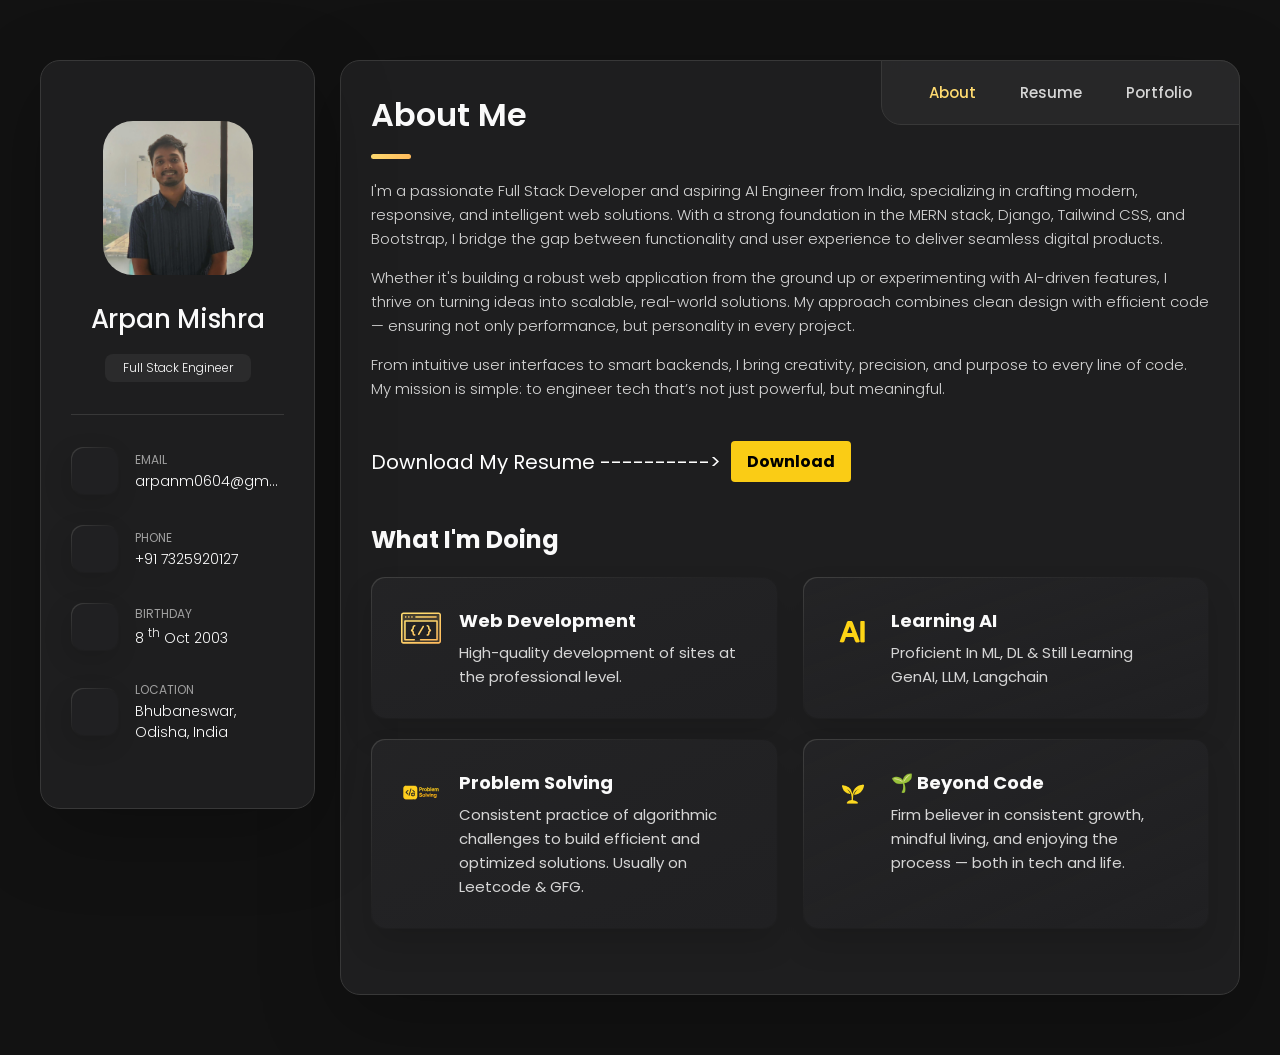
==== index.html @ 4ba56912 "Add files via upload" ====
<!DOCTYPE html>
<html lang="en">
  <head>
    <meta charset="UTF-8" />
    <meta http-equiv="X-UA-Compatible" content="IE=edge" />
    <meta name="viewport" content="width=device-width, initial-scale=1.0" />
    <title>Arpan Mishra - Personal Portfolio</title>

    <!--
    - favicon
  -->
    <link
      rel="shortcut icon"
      href="./assets/images/logo1.png"
      type="image/x-icon"
    />

    <!--
    - custom css link
  -->
    <link rel="stylesheet" href="./assets/css/style.css" />

    <!--
    - google font link
  -->
    <link rel="preconnect" href="https://fonts.googleapis.com" />
    <link rel="preconnect" href="https://fonts.gstatic.com" crossorigin />
    <link
      href="https://fonts.googleapis.com/css2?family=Poppins:wght@300;400;500;600&display=swap"
      rel="stylesheet"
    />
  </head>

  <body>
    <!--
    - #MAIN
  -->

    <main>
      <!--
      - #SIDEBAR
    -->

      <aside class="sidebar" data-sidebar>
        <div class="sidebar-info">
          <figure class="avatar-box">
            <img
              src="./assets/images/profile_pic.jpg"
              alt="Arpan Mishra"
              width="80"
            />
          </figure>

          <div class="info-content">
            <h1 class="name" title="Arpan Mishra">Arpan Mishra</h1>

            <p class="title">Full Stack Engineer</p>
          </div>

          <button class="info_more-btn" data-sidebar-btn>
            <span>Show Contacts</span>

            <ion-icon name="chevron-down"></ion-icon>
          </button>
        </div>

        <div class="sidebar-info_more">
          <div class="separator"></div>

          <ul class="contacts-list">
            <li class="contact-item">
              <div class="icon-box">
                <ion-icon name="mail-outline"></ion-icon>
              </div>

              <div class="contact-info">
                <p class="contact-title">Email</p>

                <a href="mailto:arpanm0604@gmail.com" class="contact-link"
                  >arpanm0604@gmail.com</a
                >
              </div>
            </li>

            <li class="contact-item">
              <div class="icon-box">
                <ion-icon name="phone-portrait-outline"></ion-icon>
              </div>

              <div class="contact-info">
                <p class="contact-title">Phone</p>

                <a href="tel:+917325920127" class="contact-link"
                  >+91 7325920127</a
                >
              </div>
            </li>

            <li class="contact-item">
              <div class="icon-box">
                <ion-icon name="calendar-outline"></ion-icon>
              </div>

              <div class="contact-info">
                <p class="contact-title">Birthday</p>

                <time datetime="1982-06-23">8 <sup>th</sup> Oct 2003</time>
              </div>
            </li>

            <li class="contact-item">
              <div class="icon-box">
                <ion-icon name="location-outline"></ion-icon>
              </div>

              <div class="contact-info">
                <p class="contact-title">Location</p>

                <address>Bhubaneswar, Odisha, India</address>
              </div>
            </li>
          </ul>

          <div class="separator"></div>

          <ul class="social-list">
            <li class="social-item">
              <a
                href="https://www.linkedin.com/in/arpan-mishra-169761260?utm_source=share&utm_campaign=share_via&utm_content=profile&utm_medium=android_app"
                class="social-link"
              >
                <ion-icon name="logo-linkedin"></ion-icon>
              </a>
            </li>

            <li class="social-item">
              <a href="https://github.com/arpan-mishraaa" class="social-link">
                <ion-icon name="logo-github"></ion-icon>
              </a>
            </li>

            <li class="social-item">
              <a
                href="https://leetcode.com/u/arpan_mishraa/"
                class="social-link"
              >
                <ion-icon name="laptop"></ion-icon>
              </a>
            </li>
          </ul>
        </div>
      </aside>

      <!--
      - #main-content
    -->

      <div class="main-content">
        <!--
        - #NAVBAR
      -->

        <nav class="navbar">
          <ul class="navbar-list">
            <li class="navbar-item">
              <button class="navbar-link active" data-nav-link>About</button>
            </li>

            <li class="navbar-item">
              <button class="navbar-link" data-nav-link>Resume</button>
            </li>

            <li class="navbar-item">
              <button class="navbar-link" data-nav-link>Portfolio</button>
            </li>
          </ul>
        </nav>

        <!--
        - #ABOUT
      -->

        <article class="about active" data-page="about">
          <header>
            <h2 class="h2 article-title">About me</h2>
          </header>

          <section class="about-text">
            <p>
              I'm a passionate Full Stack Developer and aspiring AI Engineer
              from India, specializing in crafting modern, responsive, and
              intelligent web solutions. With a strong foundation in the MERN
              stack, Django, Tailwind CSS, and Bootstrap, I bridge the gap
              between functionality and user experience to deliver seamless
              digital products.
            </p>

            <p>
              Whether it's building a robust web application from the ground up
              or experimenting with AI-driven features, I thrive on turning
              ideas into scalable, real-world solutions. My approach combines
              clean design with efficient code — ensuring not only performance,
              but personality in every project.
            </p>
            <p>
              From intuitive user interfaces to smart backends, I bring
              creativity, precision, and purpose to every line of code. My
              mission is simple: to engineer tech that’s not just powerful, but
              meaningful.
            </p>

          <!-- download section -->
          </section>
          <section style="margin-bottom: 40px;">
            <span style="display: flex; align-items: center; gap: 10px;">
              <p style="color: white; font-size: 20px; margin: 0;">
                Download My Resume ---------->
              </p>
              <a 
                href="./assets/pdfssss/arpan_mishraa.pdf" 
                download 
                style="background-color: #FACC15; color: black; padding: 8px 16px; text-decoration: none; border: none; border-radius: 4px; font-weight: bold;"
              >
                Download
              </a>
            </span>
          </section>          

          <!--
          - service
        -->

          <section class="service">
            <h3 class="h3 service-title">What i'm doing</h3>

            <ul class="service-list">
              <li class="service-item">
                <div class="service-icon-box">
                  <img
                  src="./assets/images/icon-dev.svg"
                  alt="Web Development Icon"
                    width="40"
                  />
                </div>

                <div class="service-content-box">
                  <h4 class="h4 service-item-title">Web Development</h4>

                  <p class="service-item-text">
                    High-quality development of sites at the professional level.
                  </p>
                </div>
              </li>

              <li class="service-item">
                <div class="service-icon-box">
                  <img
                    src="./assets/images/ai-icon.svg"
                    alt="AI icon"
                    width="40"
                  />
                </div>

                <div class="service-content-box">
                  <h4 class="h4 service-item-title">Learning AI</h4>

                  <p class="service-item-text">
                    Proficient In ML, DL & Still Learning GenAI, LLM, Langchain
                  </p>
                </div>
              </li>

              <li class="service-item">
                <div class="service-icon-box">
                  <img
                    src="./assets/images/ps-icon.svg"
                    alt="problem solving icon"
                    width="40"
                  />
                </div>

                <div class="service-content-box">
                  <h4 class="h4 service-item-title">Problem Solving</h4>

                  <p class="service-item-text">
                    Consistent practice of algorithmic challenges to build efficient and optimized solutions. Usually on Leetcode & GFG.
                  </p>
                </div>
              </li>

              <li class="service-item">
                <div class="service-icon-box">
                  <img
                    src="./assets/images/code-icon.svg"
                    alt="code icon"
                    width="40"
                  />
                </div>

                <div class="service-content-box">
                  <h4 class="h4 service-item-title">🌱 Beyond Code</h4>

                  <p class="service-item-text">
                    Firm believer in consistent growth, mindful living, and enjoying the process — both in tech and life.
                  </p>
                </div>
              </li>
            </ul>
          </section>

          <div class="modal-container" data-modal-container>
            <div class="overlay" data-overlay></div>

            <section class="testimonials-modal">
              <button class="modal-close-btn" data-modal-close-btn>
                <ion-icon name="close-outline"></ion-icon>
              </button>

              <div class="modal-img-wrapper">
                <figure class="modal-avatar-box">
                  <img
                    src="./assets/images/avatar-1.png"
                    alt="Daniel lewis"
                    width="80"
                    data-modal-img
                  />
                </figure>

                <img src="./assets/images/icon-quote.svg" alt="quote icon" />
              </div>

              <div class="modal-content">
                <h4 class="h3 modal-title" data-modal-title>Daniel lewis</h4>

                <time datetime="2021-06-14">14 June, 2021</time>

                <div data-modal-text>
                  <p>
                    Richard was hired to create a corporate identity. We were
                    very pleased with the work done. She has a lot of experience
                    and is very concerned about the needs of client. Lorem ipsum
                    dolor sit amet, ullamcous cididt consectetur adipiscing
                    elit, seds do et eiusmod tempor incididunt ut laborels
                    dolore magnarels alia.
                  </p>
                </div>
              </div>
            </section>
          </div>
        </article>

        <!--
        - #RESUME
      -->

      <article class="resume" data-page="resume">
        <header>
          <h2 class="h2 article-title">Resume</h2>
        </header>
      
        <section class="timeline">
          <div class="title-wrapper">
            <div class="icon-box">
              <ion-icon name="book-outline"></ion-icon>
            </div>
            <h3 class="h3">Education</h3>
          </div>
      
          <ol class="timeline-list">
            <li class="timeline-item">
              <h4 class="h4 timeline-item-title">Silicon University, Bhubaneswar</h4>
              <span>2022 — Present</span>
              <p class="timeline-text">
                B.Tech in Electronics and Communication Engineering, CGPA: 7.97
              </p>
            </li>
      
            <li class="timeline-item">
              <h4 class="h4 timeline-item-title">Adyant HSS, Bhubaneswar</h4>
              <span>2020 — 2022</span>
              <p class="timeline-text">
                Higher Secondary Education (12th Grade), Percentage: 83.5%
              </p>
            </li>
      
            <li class="timeline-item">
              <h4 class="h4 timeline-item-title">SSVM, Choudwar</h4>
              <span>2019 — 2020</span>
              <p class="timeline-text">
                Secondary Education (10th Grade), Percentage: 87.33%
              </p>
            </li>
          </ol>
        </section>
      
        <section class="timeline">
          <div class="title-wrapper">
            <div class="icon-box">
              <ion-icon name="briefcase-outline"></ion-icon>
            </div>
            <h3 class="h3">Experience</h3>
          </div>
      
          <ol class="timeline-list">
            <li class="timeline-item">
              <h4 class="h4 timeline-item-title">Java Developer Intern - Silan Softwares</h4>
              <span>August – October 2023</span>
              <p class="timeline-text">
                Worked on internal projects involving data handling and backend logic.  
                Gained hands-on experience working 6–7 hours daily in a collaborative office environment.
              </p>
            </li>
            
            
            <li class="timeline-item">
              <h4 class="h4 timeline-item-title">ML & DL Intern - Syllogistek Systems Pvt. Ltd.</h4>
              <span>June — August 2024</span>
              <p class="timeline-text">
                Worked on real-world data analysis projects involving machine learning and deep learning.
                Hands-on experience in data preprocessing and model evaluation.
              </p>
            </li>
          </ol>
        </section>
      
        <section class="skill">
          <h3 class="h3 skills-title">My skills</h3>
      
          <ul class="skills-list content-card">
            <li class="skills-item">
              <div class="title-wrapper">
                <h5 class="h5">Full Stack Development(MERN)</h5>
                <data value="85">85%</data>
              </div>
              <div class="skill-progress-bg">
                <div class="skill-progress-fill" style="width: 85%"></div>
              </div>
            </li>
      
            <li class="skills-item">
              <div class="title-wrapper">
                <h5 class="h5">Problem Solving (DSA)</h5>
                <data value="80">80%</data>
              </div>
              <div class="skill-progress-bg">
                <div class="skill-progress-fill" style="width: 80%"></div>
              </div>
            </li>
      
            <li class="skills-item">
              <div class="title-wrapper">
                <h5 class="h5">Django & REST API</h5>
                <data value="75">75%</data>
              </div>
              <div class="skill-progress-bg">
                <div class="skill-progress-fill" style="width: 75%"></div>
              </div>
            </li>
      
            <li class="skills-item">
              <div class="title-wrapper">
                <h5 class="h5">Frontend (HTML, CSS, Bootstrap)</h5>
                <data value="80">80%</data>
              </div>
              <div class="skill-progress-bg">
                <div class="skill-progress-fill" style="width: 80%"></div>
              </div>
            </li>
            <li class="skills-item">
              <div class="title-wrapper">
                <h5 class="h5">SQL</h5>
                <data value="80">80%</data>
              </div>
              <div class="skill-progress-bg">
                <div class="skill-progress-fill" style="width: 80%"></div>
              </div>
            </li>
          </ul>
        </section>
      </article>
      
        <!--
        - #PORTFOLIO
      -->

        <article class="portfolio" data-page="portfolio">
          <header>
            <h2 class="h2 article-title">Portfolio</h2>
          </header>

          <section class="projects">
            <ul class="filter-list">
              <li class="filter-item">
                <button class="active" data-filter-btn>All</button>
              </li>

              <li class="filter-item">
                <button data-filter-btn>MERN Projects</button>
              </li>

              <li class="filter-item">
                <button data-filter-btn>Django Projects</button>
              </li>

              <li class="filter-item">
                <button data-filter-btn>Certifications</button>
              </li>
            </ul>

            <div class="filter-select-box">
              <button class="filter-select" data-select>
                <div class="select-value" data-selecct-value>
                  Select category
                </div>

                <div class="select-icon">
                  <ion-icon name="chevron-down"></ion-icon>
                </div>
              </button>

              <ul class="select-list">
                <li class="select-item">
                  <button data-select-item>All</button>
                </li>

                <li class="select-item">
                  <button data-select-item>MERN Projects</button>
                </li>

                <li class="select-item">
                  <button data-select-item>Django Projects</button>
                </li>

                <li class="select-item">
                  <button data-select-item>Certifications</button>
                </li>
              </ul>
            </div>

            <ul class="project-list">
              <!-- MERN - 1 -->
              <li
                class="project-item active"
                data-filter-item
                data-category="MERN Projects"
              >
                <a href="https://github.com/arpan-mishraaa/craftmylogo">
                  <figure class="project-img">
                    <div class="project-item-icon-box">
                      <ion-icon name="eye-outline"></ion-icon>
                    </div>

                    <img
                      src="./assets/images/dj-project-1.png"
                      alt="Craft-My-Logo"
                      loading="lazy"
                    />
                  </figure>

                  <h3 class="project-title">Craft-My-Logo</h3>

                  <p class="project-category">MERN Projects</p>
                </a>
              </li>

              <!-- django-1 -->
              <li
                class="project-item active"
                data-filter-item
                data-category="Django Projects"
              >
                <a href="https://medx-t2xn.onrender.com">
                  <figure class="project-img">
                    <div class="project-item-icon-box">
                      <ion-icon name="eye-outline"></ion-icon>
                    </div>

                    <img
                      src="./assets/images/dj-project-2.png"
                      alt="MedX"
                      loading="lazy"
                    />
                  </figure>

                  <h3 class="project-title">MedX:Smart Healthcare</h3>

                  <p class="project-category">Django Projects</p>
                </a>
              </li>
              <!-- django-2 -->
              <li
                class="project-item active"
                data-filter-item
                data-category="Django Projects"
              >
                <a href="https://github.com/arpan-mishraaa/CVizard">
                  <figure class="project-img">
                    <div class="project-item-icon-box">
                      <ion-icon name="eye-outline"></ion-icon>
                    </div>

                    <img
                      src="./assets/images/dj-project-3.png"
                      alt="CVizard"
                      loading="lazy"
                    />
                  </figure>

                  <h3 class="project-title">CVizard:AI Resume Analyzer</h3>

                  <p class="project-category">Django Projects</p>
                </a>
              </li>
              <!-- cert-1 -->
              <li
                class="project-item active"
                data-filter-item
                data-category="Certifications"
              >
                <a href="https://drive.google.com/file/d/1IfwAKL4nLwE4aq_0e53IdBtOIMJvLVnY/view?usp=sharing">
                  <figure class="project-img">
                    <div class="project-item-icon-box">
                      <ion-icon name="eye-outline"></ion-icon>
                    </div>

                    <img
                      src="./assets/images/mlint.png"
                      alt="PDF"
                      loading="lazy"
                    />
                  </figure>

                  <h3 class="project-title">AIML-Internship</h3>

                  <p class="project-category">Certifications</p>
                </a>
              </li>
              <!-- cert-2 -->
              <li
                class="project-item active"
                data-filter-item
                data-category="Certifications"
              >
                <a href="https://drive.google.com/file/d/1-Z3P-J-brlV7d_WQ3oNJ7leZQphdRN7K/view?usp=sharing">
                  <figure class="project-img">
                    <div class="project-item-icon-box">
                      <ion-icon name="eye-outline"></ion-icon>
                    </div>

                    <img
                      src="./assets/images/javaint.png"
                      alt="PDF"
                      loading="lazy"
                    />
                  </figure>

                  <h3 class="project-title">Java-Internship</h3>

                  <p class="project-category">Certifications</p>
                </a>
              </li>
            </ul>
          </section>
        </article>
      </div>
    </main>

    <!--
    - custom js link
  -->
    <script src="./assets/js/script.js"></script>

    <!--
    - ionicon link
  -->
    <script
      type="module"
      src="https://unpkg.com/ionicons@5.5.2/dist/ionicons/ionicons.esm.js"
    ></script>
    <script
      nomodule
      src="https://unpkg.com/ionicons@5.5.2/dist/ionicons/ionicons.js"
    ></script>
  </body>
</html>
---- assets/css/style.css ----
/*-----------------------------------*\
  #style.css
\*-----------------------------------*/


/**
 * copyright 2022 @codewithsadee
 */





/*-----------------------------------*\
  #CUSTOM PROPERTY
\*-----------------------------------*/

:root {

  /**
   * colors
   */

  /* gradient */

  --bg-gradient-onyx: linear-gradient(
    to bottom right, 
    hsl(240, 1%, 25%) 3%, 
    hsl(0, 0%, 19%) 97%
  );
  --bg-gradient-jet: linear-gradient(
    to bottom right, 
    hsla(240, 1%, 18%, 0.251) 0%, 
    hsla(240, 2%, 11%, 0) 100%
  ), hsl(240, 2%, 13%);
  --bg-gradient-yellow-1: linear-gradient(
    to bottom right, 
    hsl(45, 100%, 71%) 0%, 
    hsla(36, 100%, 69%, 0) 50%
  );
  --bg-gradient-yellow-2: linear-gradient(
    135deg, 
    hsla(45, 100%, 71%, 0.251) 0%, 
    hsla(35, 100%, 68%, 0) 59.86%
  ), hsl(240, 2%, 13%);
  --border-gradient-onyx: linear-gradient(
    to bottom right, 
    hsl(0, 0%, 25%) 0%, 
    hsla(0, 0%, 25%, 0) 50%
  );
  --text-gradient-yellow: linear-gradient(
    to right, 
    hsl(45, 100%, 72%), 
    hsl(35, 100%, 68%)
  );

  /* solid */

  --jet: hsl(0, 0%, 22%);
  --onyx: hsl(240, 1%, 17%);
  --eerie-black-1: hsl(240, 2%, 13%);
  --eerie-black-2: hsl(240, 2%, 12%);
  --smoky-black: hsl(0, 0%, 7%);
  --white-1: hsl(0, 0%, 100%);
  --white-2: hsl(0, 0%, 98%);
  --orange-yellow-crayola: hsl(45, 100%, 72%);
  --vegas-gold: hsl(45, 54%, 58%);
  --light-gray: hsl(0, 0%, 84%);
  --light-gray-70: hsla(0, 0%, 84%, 0.7);
  --bittersweet-shimmer: hsl(0, 43%, 51%);

  /**
   * typography
   */

  /* font-family */
  --ff-poppins: 'Poppins', sans-serif;

  /* font-size */
  --fs-1: 24px;
  --fs-2: 18px;
  --fs-3: 17px;
  --fs-4: 16px;
  --fs-5: 15px;
  --fs-6: 14px;
  --fs-7: 13px;
  --fs-8: 11px;

  /* font-weight */
  --fw-300: 300;
  --fw-400: 400;
  --fw-500: 500;
  --fw-600: 600;

  /**
   * shadow
   */
  
  --shadow-1: -4px 8px 24px hsla(0, 0%, 0%, 0.25);
  --shadow-2: 0 16px 30px hsla(0, 0%, 0%, 0.25);
  --shadow-3: 0 16px 40px hsla(0, 0%, 0%, 0.25);
  --shadow-4: 0 25px 50px hsla(0, 0%, 0%, 0.15);
  --shadow-5: 0 24px 80px hsla(0, 0%, 0%, 0.25);

  /**
   * transition
   */

  --transition-1: 0.25s ease;
  --transition-2: 0.5s ease-in-out;

}





/*-----------------------------------*\
  #RESET
\*-----------------------------------*/

*, *::before, *::after {
  margin: 0;
  padding: 0;
  box-sizing: border-box;
}

a { text-decoration: none; }

li { list-style: none; }

img, ion-icon, a, button, time, span { display: block; }

button {
  font: inherit;
  background: none;
  border: none;
  text-align: left;
  cursor: pointer;
}

input, textarea {
  display: block;
  width: 100%;
  background: none;
  font: inherit;
}

::selection {
  background: var(--orange-yellow-crayola);
  color: var(--smoky-black);
}

:focus { outline-color: var(--orange-yellow-crayola); }

html { font-family: var(--ff-poppins); }

body { background: var(--smoky-black); }





/*-----------------------------------*\
  #REUSED STYLE
\*-----------------------------------*/

.sidebar,
article {
  background: var(--eerie-black-2);
  border: 1px solid var(--jet);
  border-radius: 20px;
  padding: 15px;
  box-shadow: var(--shadow-1);
  z-index: 1;
}

.separator {
  width: 100%;
  height: 1px;
  background: var(--jet);
  margin: 16px 0;
}

.icon-box {
  position: relative;
  background: var(--border-gradient-onyx);
  width: 30px;
  height: 30px;
  border-radius: 8px;
  display: flex;
  justify-content: center;
  align-items: center;
  font-size: 16px;
  color: var(--orange-yellow-crayola);
  box-shadow: var(--shadow-1);
  z-index: 1;
}

.icon-box::before {
  content: "";
  position: absolute;
  inset: 1px;
  background: var(--eerie-black-1);
  border-radius: inherit;
  z-index: -1;
}

.icon-box ion-icon { --ionicon-stroke-width: 35px; }

article { display: none; }

article.active {
  display: block;
  animation: fade 0.5s ease backwards;
}

@keyframes fade {
  0% { opacity: 0; }
  100% { opacity: 1; }
}

.h2,
.h3,
.h4,
.h5 {
  color: var(--white-2);
  text-transform: capitalize;
}

.h2 { font-size: var(--fs-1); }

.h3 { font-size: var(--fs-2); }

.h4 { font-size: var(--fs-4); }

.h5 {
  font-size: var(--fs-7);
  font-weight: var(--fw-500);
}

.article-title {
  position: relative;
  padding-bottom: 7px;
}

.article-title::after {
  content: "";
  position: absolute;
  bottom: 0;
  left: 0;
  width: 30px;
  height: 3px;
  background: var(--text-gradient-yellow);
  border-radius: 3px;
}

.has-scrollbar::-webkit-scrollbar {
  width: 5px; /* for vertical scrollbar */
  height: 5px; /* for horizontal scrollbar */
}

.has-scrollbar::-webkit-scrollbar-track {
  background: var(--onyx);
  border-radius: 5px;
}

.has-scrollbar::-webkit-scrollbar-thumb {
  background: var(--orange-yellow-crayola);
  border-radius: 5px;
}

.has-scrollbar::-webkit-scrollbar-button { width: 20px; }

.content-card {
  position: relative;
  background: var(--border-gradient-onyx);
  padding: 15px;
  padding-top: 45px;
  border-radius: 14px;
  box-shadow: var(--shadow-2);
  cursor: pointer;
  z-index: 1;
}

.content-card::before {
  content: "";
  position: absolute;
  inset: 1px;
  background: var(--bg-gradient-jet);
  border-radius: inherit;
  z-index: -1;
}





/*-----------------------------------*\
  #MAIN
\*-----------------------------------*/

main {
  margin: 15px 12px;
  margin-bottom: 75px;
  min-width: 259px;
}





/*-----------------------------------*\
  #SIDEBAR
\*-----------------------------------*/

.sidebar {
  margin-bottom: 15px;
  max-height: 112px;
  overflow: hidden;
  transition: var(--transition-2);
}

.sidebar.active { max-height: 405px; }

.sidebar-info {
  position: relative;
  display: flex;
  justify-content: flex-start;
  align-items: center;
  gap: 15px;
}

.avatar-box {
  background: var(--bg-gradient-onyx);
  border-radius: 20px;
  overflow: hidden;
}

.info-content .name {
  color: var(--white-2);
  font-size: var(--fs-3);
  font-weight: var(--fw-500);
  letter-spacing: -0.25px;
  margin-bottom: 10px;
}

.info-content .title {
  color: var(--white-1);
  background: var(--onyx);
  font-size: var(--fs-8);
  font-weight: var(--fw-300);
  width: max-content;
  padding: 3px 12px;
  border-radius: 8px;
}

.info_more-btn {
  position: absolute;
  top: -15px;
  right: -15px;
  border-radius: 0 15px;
  font-size: 13px;
  color: var(--orange-yellow-crayola);
  background: var(--border-gradient-onyx);
  padding: 10px;
  box-shadow: var(--shadow-2);
  transition: var(--transition-1);
  z-index: 1;
}

.info_more-btn::before {
  content: "";
  position: absolute;
  inset: 1px;
  border-radius: inherit;
  background: var(--bg-gradient-jet);
  transition: var(--transition-1);
  z-index: -1;
}

.info_more-btn:hover,
.info_more-btn:focus { background: var(--bg-gradient-yellow-1); }

.info_more-btn:hover::before,
.info_more-btn:focus::before { background: var(--bg-gradient-yellow-2); }

.info_more-btn span { display: none; }

.sidebar-info_more {
  opacity: 0;
  visibility: hidden;
  transition: var(--transition-2);
}

.sidebar.active .sidebar-info_more {
  opacity: 1;
  visibility: visible;
}

.contacts-list {
  display: grid;
  grid-template-columns: 1fr;
  gap: 16px;
}

.contact-item {
  min-width: 100%;
  display: flex;
  align-items: center;
  gap: 16px;
}

.contact-info {
  max-width: calc(100% - 46px);
  width: calc(100% - 46px);
}

.contact-title {
  color: var(--light-gray-70);
  font-size: var(--fs-8);
  text-transform: uppercase;
  margin-bottom: 2px;
}

.contact-info :is(.contact-link, time, address) {
  color: var(--white-2);
  font-size: var(--fs-7);
}

.contact-info address { font-style: normal; }

.social-list {
  display: flex;
  justify-content: flex-start;
  align-items: center;
  gap: 15px;
  padding-bottom: 4px;
  padding-left: 7px;
}

.social-item .social-link {
  color: var(--light-gray-70);
  font-size: 18px;
}


.social-item .social-link:hover { color: var(--light-gray); }





/*-----------------------------------*\
  #NAVBAR
\*-----------------------------------*/

.navbar {
  position: fixed;
  bottom: 0;
  left: 0;
  width: 100%;
  background: hsla(240, 1%, 17%, 0.75);
  backdrop-filter: blur(10px);
  border: 1px solid var(--jet);
  border-radius: 12px 12px 0 0;
  box-shadow: var(--shadow-2);
  z-index: 5;
}

.navbar-list {
  display: flex;
  flex-wrap: wrap;
  justify-content: center;
  align-items: center;
  padding: 0 10px;
}

.navbar-link {
  color: var(--light-gray);
  font-size: var(--fs-8);
  padding: 20px 7px;
  transition: color var(--transition-1);
}

.navbar-link:hover,
.navbar-link:focus { color: var(--light-gray-70); }

.navbar-link.active { color: var(--orange-yellow-crayola); }





/*-----------------------------------*\
  #ABOUT
\*-----------------------------------*/

.about .article-title { margin-bottom: 15px; }

.about-text {
  color: var(--light-gray);
  font-size: var(--fs-6);
  font-weight: var(--fw-300);
  line-height: 1.6;
}

.about-text p { margin-bottom: 15px; }



/**
 * #service 
 */

.service { margin-bottom: 35px; }

.service-title { margin-bottom: 20px; }

.service-list {
  display: grid;
  grid-template-columns: 1fr;
  gap: 20px;
}

.service-item {
  position: relative;
  background: var(--border-gradient-onyx);
  padding: 20px;
  border-radius: 14px;
  box-shadow: var(--shadow-2);
  z-index: 1;
}

.service-item::before {
  content: "";
  position: absolute;
  inset: 1px;
  background: var(--bg-gradient-jet);
  border-radius: inherit;
  z-index: -1;
}

.service-icon-box { margin-bottom: 10px; }

.service-icon-box img { margin: auto; }

.service-content-box { text-align: center; }

.service-item-title { margin-bottom: 7px; }

.service-item-text {
  color: var(--light-gray);
  font-size: var(--fs-6);
  font-weight: var(--fw-3);
  line-height: 1.6;
}


/**
 * #testimonials 
 */

.testimonials { margin-bottom: 30px; }

.testimonials-title { margin-bottom: 20px; }

.testimonials-list {
  display: flex;
  justify-content: flex-start;
  align-items: flex-start;
  gap: 15px;
  margin: 0 -15px;
  padding: 25px 15px;
  padding-bottom: 35px;
  overflow-x: auto;
  scroll-behavior: smooth;
  overscroll-behavior-inline: contain;
  scroll-snap-type: inline mandatory;
}

.testimonials-item {
  min-width: 100%;
  scroll-snap-align: center;
}

.testimonials-avatar-box {
  position: absolute;
  top: 0;
  left: 0;
  transform: translate(15px, -25px);
  background: var(--bg-gradient-onyx);
  border-radius: 14px;
  box-shadow: var(--shadow-1);
}

.testimonials-item-title { margin-bottom: 7px; }

.testimonials-text {
  color: var(--light-gray);
  font-size: var(--fs-6);
  font-weight: var(--fw-300);
  line-height: 1.6;
  display: -webkit-box;
  line-clamp: 4;
  -webkit-line-clamp: 4;
  -webkit-box-orient: vertical;
  overflow: hidden;
}


/**
 * #testimonials-modal
 */

.modal-container {
  position: fixed;
  top: 0;
  left: 0;
  width: 100%;
  height: 100%;
  display: flex;
  justify-content: center;
  align-items: center;
  overflow-y: auto;
  overscroll-behavior: contain;
  z-index: 20;
  pointer-events: none;
  visibility: hidden;
}

.modal-container::-webkit-scrollbar { display: none; }

.modal-container.active {
  pointer-events: all;
  visibility: visible;
}

.overlay {
  position: fixed;
  top: 0;
  left: 0;
  width: 100%;
  height: 100vh;
  background: hsl(0, 0%, 5%);
  opacity: 0;
  visibility: hidden;
  pointer-events: none;
  z-index: 1;
  transition: var(--transition-1);
}

.overlay.active {
  opacity: 0.8;
  visibility: visible;
  pointer-events: all;
}

.testimonials-modal {
  background: var(--eerie-black-2);
  position: relative;
  padding: 15px;
  margin: 15px 12px;
  border: 1px solid var(--jet);
  border-radius: 14px;
  box-shadow: var(--shadow-5);
  transform: scale(1.2);
  opacity: 0;
  transition: var(--transition-1);
  z-index: 2;
}

.modal-container.active .testimonials-modal {
  transform: scale(1);
  opacity: 1;
}

.modal-close-btn {
  position: absolute;
  top: 15px;
  right: 15px;
  background: var(--onyx);
  border-radius: 8px;
  width: 32px;
  height: 32px;
  display: flex;
  justify-content: center;
  align-items: center;
  color: var(--white-2);
  font-size: 18px;
  opacity: 0.7;
}

.modal-close-btn:hover,
.modal-close-btn:focus { opacity: 1; }

.modal-close-btn ion-icon { --ionicon-stroke-width: 50px; }

.modal-avatar-box {
  background: var(--bg-gradient-onyx);
  width: max-content;
  border-radius: 14px;
  margin-bottom: 15px;
  box-shadow: var(--shadow-2);
}

.modal-img-wrapper > img { display: none; }

.modal-title { margin-bottom: 4px; }

.modal-content time {
  font-size: var(--fs-6);
  color: var(--light-gray-70);
  font-weight: var(--fw-300);
  margin-bottom: 10px;
}

.modal-content p {
  color: var(--light-gray);
  font-size: var(--fs-6);
  font-weight: var(--fw-300);
  line-height: 1.6;
}


/**
 * #clients 
 */

.clients { margin-bottom: 15px; }

.clients-list {
  display: flex;
  justify-content: flex-start;
  align-items: flex-start;
  gap: 15px;
  margin: 0 -15px;
  padding: 25px;
  padding-bottom: 25px;
  overflow-x: auto;
  scroll-behavior: smooth;
  overscroll-behavior-inline: contain;
  scroll-snap-type: inline mandatory;
  scroll-padding-inline: 25px;
}

.clients-item {
  min-width: 50%;
  scroll-snap-align: start;
}

.clients-item img {
  width: 100%;
  filter: grayscale(1);
  transition: var(--transition-1);
}

.clients-item img:hover { filter: grayscale(0); }





/*-----------------------------------*\
  #RESUME
\*-----------------------------------*/

.article-title { margin-bottom: 30px; }


/**
 * education and experience 
 */

.timeline { margin-bottom: 30px; }

.timeline .title-wrapper {
  display: flex;
  align-items: center;
  gap: 15px;
  margin-bottom: 25px;
}

.timeline-list {
  font-size: var(--fs-6);
  margin-left: 45px;
}

.timeline-item { position: relative; }

.timeline-item:not(:last-child) { margin-bottom: 20px; }

.timeline-item-title {
  font-size: var(--fs-6);
  line-height: 1.3;
  margin-bottom: 7px;
}

.timeline-list span {
  color: var(--vegas-gold);
  font-weight: var(--fw-400);
  line-height: 1.6;
}

.timeline-item:not(:last-child)::before {
  content: "";
  position: absolute;
  top: -25px;
  left: -30px;
  width: 1px;
  height: calc(100% + 50px);
  background: var(--jet);
}

.timeline-item::after {
  content: "";
  position: absolute;
  top: 5px;
  left: -33px;
  height: 6px;
  width: 6px;
  background: var(--text-gradient-yellow);
  border-radius: 50%;
  box-shadow: 0 0 0 4px var(--jet);
}

.timeline-text {
  color: var(--light-gray);
  font-weight: var(--fw-300);
  line-height: 1.6;
}


/**
 * skills 
 */

.skills-title { margin-bottom: 20px; }

.skills-list { padding: 20px; }


.skills-item:not(:last-child) { margin-bottom: 15px; }

.skill .title-wrapper {
  display: flex;
  align-items: center;
  gap: 5px;
  margin-bottom: 8px;
}

.skill .title-wrapper data {
  color: var(--light-gray);
  font-size: var(--fs-7);
  font-weight: var(--fw-300);
}

.skill-progress-bg {
  background: var(--jet);
  width: 100%;
  height: 8px;
  border-radius: 10px;
}

.skill-progress-fill {
  background: var(--text-gradient-yellow);
  height: 100%;
  border-radius: inherit;
}





/*-----------------------------------*\
  #PORTFOLIO
\*-----------------------------------*/

.filter-list { display: none; }

.filter-select-box {
  position: relative;
  margin-bottom: 25px;
}

.filter-select {
  background: var(--eerie-black-2);
  color: var(--light-gray);
  display: flex;
  justify-content: space-between;
  align-items: center;
  width: 100%;
  padding: 12px 16px;
  border: 1px solid var(--jet);
  border-radius: 14px;
  font-size: var(--fs-6);
  font-weight: var(--fw-300);
}

.filter-select.active .select-icon { transform: rotate(0.5turn); }

.select-list {
  background: var(--eerie-black-2);
  position: absolute;
  top: calc(100% + 6px);
  width: 100%;
  padding: 6px;
  border: 1px solid var(--jet);
  border-radius: 14px;
  z-index: 2;
  opacity: 0;
  visibility: hidden;
  pointer-events: none;
  transition: 0.15s ease-in-out;
}

.filter-select.active + .select-list {
  opacity: 1;
  visibility: visible;
  pointer-events: all;
}

.select-item button {
  background: var(--eerie-black-2);
  color: var(--light-gray);
  font-size: var(--fs-6);
  font-weight: var(--fw-300);
  text-transform: capitalize;
  width: 100%;
  padding: 8px 10px;
  border-radius: 8px;
}

.select-item button:hover { --eerie-black-2: hsl(240, 2%, 20%); }

.project-list {
  display: grid;
  grid-template-columns: 1fr;
  gap: 30px;
  margin-bottom: 10px;
}

.project-item { display: none; }

.project-item.active {
  display: block;
  animation: scaleUp 0.25s ease forwards;
}

@keyframes scaleUp {
  0% { transform: scale(0.5); }
  100% { transform: scale(1); }
}

.project-item > a { width: 100%; }

.project-img {
  position: relative;
  width: 100%;
  height: 200px;
  border-radius: 16px;
  overflow: hidden;
  margin-bottom: 15px;
}

.project-img::before {
  content: "";
  position: absolute;
  top: 0;
  left: 0;
  width: 100%;
  height: 100%;
  background: transparent;
  z-index: 1;
  transition: var(--transition-1);
}

.project-item > a:hover .project-img::before { background: hsla(0, 0%, 0%, 0.5); }

.project-item-icon-box {
  --scale: 0.8;

  background: var(--jet);
  color: var(--orange-yellow-crayola);
  position: absolute;
  top: 50%;
  left: 50%;
  transform: translate(-50%, -50%) scale(var(--scale));
  font-size: 20px;
  padding: 18px;
  border-radius: 12px;
  opacity: 0;
  z-index: 1;
  transition: var(--transition-1);
}

.project-item > a:hover .project-item-icon-box {
  --scale: 1;
  opacity: 1;
}

.project-item-icon-box ion-icon { --ionicon-stroke-width: 50px; }

.project-img img {
  width: 100%;
  height: 100%;
  object-fit: cover;
  transition: var(--transition-1);
}

.project-item > a:hover img { transform: scale(1.1); }

.project-title,
.project-category { margin-left: 10px; }

.project-title {
  color: var(--white-2);
  font-size: var(--fs-5);
  font-weight: var(--fw-400);
  text-transform: capitalize;
  line-height: 1.3;
}

.project-category {
  color: var(--light-gray-70);
  font-size: var(--fs-6);
  font-weight: var(--fw-300);
}





/*-----------------------------------*\
  #RESPONSIVE
\*-----------------------------------*/

/**
 * responsive larger than 450px screen
 */

@media (min-width: 450px) {

  /**
   * client
   */

  .clients-item { min-width: calc(33.33% - 10px); }



  /**
   * #PORTFOLIO, BLOG 
   */

  .project-img,
  .blog-banner-box { height: auto; }

}





/**
 * responsive larger than 580px screen
 */

@media (min-width: 580px) {

  /**
   * CUSTOM PROPERTY
   */

  :root {

    /**
     * typography
     */

    --fs-1: 32px;
    --fs-2: 24px;
    --fs-3: 26px;
    --fs-4: 18px;
    --fs-6: 15px;
    --fs-7: 15px;
    --fs-8: 12px;

  }



  /**
   * #REUSED STYLE
   */

  .sidebar, article {
    width: 520px;
    margin-inline: auto;
    padding: 30px;
  }

  .article-title {
    font-weight: var(--fw-600);
    padding-bottom: 15px;
  }

  .article-title::after {
    width: 40px;
    height: 5px;
  }

  .icon-box {
    width: 48px;
    height: 48px;
    border-radius: 12px;
    font-size: 18px;
  }



  /**
   * #MAIN
   */

  main {
    margin-top: 60px;
    margin-bottom: 100px;
  }



  /**
   * #SIDEBAR
   */

  .sidebar {
    max-height: 180px;
    margin-bottom: 30px;
  }

  .sidebar.active { max-height: 584px; }

  .sidebar-info { gap: 25px; }

  .avatar-box { border-radius: 30px; }

  .avatar-box img { width: 120px; }

  .info-content .name { margin-bottom: 15px; }

  .info-content .title { padding: 5px 18px; }

  .info_more-btn {
    top: -30px;
    right: -30px;
    padding: 10px 15px;
  }

  .info_more-btn span {
    display: block;
    font-size: var(--fs-8);
  }

  .info_more-btn ion-icon { display: none; }

  .separator { margin: 32px 0; }

  .contacts-list { gap: 20px; }

  .contact-info {
    max-width: calc(100% - 64px);
    width: calc(100% - 64px);
  }



  /**
   * #NAVBAR
   */

  .navbar { border-radius: 20px 20px 0 0; }

  .navbar-list { gap: 20px; }

  .navbar-link { --fs-8: 14px; }



  /**
   * #ABOUT
   */

  .about .article-title { margin-bottom: 20px; }

  .about-text { margin-bottom: 40px; }

  /* service */

  .service-item {
    display: flex;
    justify-content: flex-start;
    align-items: flex-start;
    gap: 18px;
    padding: 30px;
  }

  .service-icon-box {
    margin-bottom: 0;
    margin-top: 5px;
  }

  .service-content-box { text-align: left; }

  /* testimonials */

  .testimonials-title { margin-bottom: 25px; }

  .testimonials-list {
    gap: 30px;
    margin: 0 -30px;
    padding: 30px;
    padding-bottom: 35px;
  }

  .content-card {
    padding: 30px;
    padding-top: 25px;
  }

  .testimonials-avatar-box {
    transform: translate(30px, -30px);
    border-radius: 20px;
  }

  .testimonials-avatar-box img { width: 80px; }

  .testimonials-item-title {
    margin-bottom: 10px;
    margin-left: 95px;
  }

  .testimonials-text {
    line-clamp: 2;
    -webkit-line-clamp: 2;
  }

  /* testimonials modal */

  .modal-container { padding: 20px; }

  .testimonials-modal {
    display: flex;
    justify-content: flex-start;
    align-items: stretch;
    gap: 25px;
    padding: 30px;
    border-radius: 20px;
  }

  .modal-img-wrapper {
    display: flex;
    flex-direction: column;
    align-items: center;
  }

  .modal-avatar-box {
    border-radius: 18px;
    margin-bottom: 0;
  }

  .modal-avatar-box img { width: 65px; }

  .modal-img-wrapper > img {
    display: block;
    flex-grow: 1;
    width: 35px;
  }

  /* clients */

  .clients-list {
    gap: 50px;
    margin: 0 -30px;
    padding: 45px;
    scroll-padding-inline: 45px;
  }

  .clients-item { min-width: calc(33.33% - 35px); }



  /**
   * #RESUME
   */

  .timeline-list { margin-left: 65px; }

  .timeline-item:not(:last-child)::before { left: -40px; }

  .timeline-item::after {
    height: 8px;
    width: 8px;
    left: -43px;
  }

  .skills-item:not(:last-child) { margin-bottom: 25px; }



  /**
   * #PORTFOLIO
   */

  .project-img, .blog-banner-box { border-radius: 16px; }

  .blog-posts-list { gap: 30px; }

  .blog-content { padding: 25px; }



  /**
   * #CONTACT
   */
  


}





/**
 * responsive larger than 768px screen
 */

@media (min-width: 768px) {

  /**
   * REUSED STYLE
   */

  .sidebar, article { width: 700px; }

  .has-scrollbar::-webkit-scrollbar-button { width: 100px; }



  /**
   * SIDEBAR
   */

  .contacts-list {
    grid-template-columns: 1fr 1fr;
    gap: 30px 15px;
  }



  /**
   * NAVBAR
   */

  .navbar-link { --fs-8: 15px; }



  /**
   * ABOUT
   */

  /* testimonials modal */

  .testimonials-modal {
    gap: 35px;
    max-width: 680px;
  }

  .modal-avatar-box img { width: 80px; }



  /**
   * PORTFOLIO
   */

  .article-title { padding-bottom: 20px; }

  .filter-select-box { display: none; }

  .filter-list {
    display: flex;
    justify-content: flex-start;
    align-items: center;
    gap: 25px;
    padding-left: 5px;
    margin-bottom: 30px;
  }

  .filter-item button {
    color: var(--light-gray);
    font-size: var(--fs-5);
    transition: var(--transition-1);
  }

  .filter-item button:hover { color: var(--light-gray-70); }

  .filter-item button.active { color: var(--orange-yellow-crayola); }

  /* portfolio */

  .project-list, .blog-posts-list { grid-template-columns: 1fr 1fr; }




  
}





/**
 * responsive larger than 1024px screen
 */

@media (min-width: 1024px) {

  /**
   * CUSTOM PROPERTY
   */

  :root {

    /**
    * shadow
    */

    --shadow-1: -4px 8px 24px hsla(0, 0%, 0%, 0.125);
    --shadow-2: 0 16px 30px hsla(0, 0%, 0%, 0.125);
    --shadow-3: 0 16px 40px hsla(0, 0%, 0%, 0.125);

  }



  /**
   * REUSED STYLE
   */

  .sidebar, article {
    width: 950px;
    box-shadow: var(--shadow-5);
  }



  /**
   * MAIN 
   */

  main { margin-bottom: 60px; }

  .main-content {
    position: relative;
    width: max-content;
    margin: auto;
  }



  /**
   * NAVBAR
   */

  .navbar {
    position: absolute;
    bottom: auto;
    top: 0;
    left: auto;
    right: 0;
    width: max-content;
    border-radius: 0 20px;
    padding: 0 20px;
    box-shadow: none;
  }

  .navbar-list {
    gap: 30px;
    padding: 0 20px;
  }

  .navbar-link { font-weight: var(--fw-500); }



  /**
   * ABOUT
   */

  /* service */

  .service-list {
    grid-template-columns: 1fr 1fr;
    gap: 20px 25px;
  }

  /* testimonials */

  .testimonials-item { min-width: calc(50% - 15px); }

  /* clients */

  .clients-item { min-width: calc(25% - 38px); }



  /**
   * PORTFOLIO
   */

  .project-list { grid-template-columns: repeat(3, 1fr); }


}





/**
 * responsive larger than 1250px screen
 */

@media (min-width: 1250px) {

  /**
   * RESET
   */

  body::-webkit-scrollbar { width: 20px; }

  body::-webkit-scrollbar-track { background: var(--smoky-black); }

  body::-webkit-scrollbar-thumb {
    border: 5px solid var(--smoky-black);
    background: hsla(0, 0%, 100%, 0.1);
    border-radius: 20px;
    box-shadow: inset 1px 1px 0 hsla(0, 0%, 100%, 0.11),
                inset -1px -1px 0 hsla(0, 0%, 100%, 0.11);
  }

  body::-webkit-scrollbar-thumb:hover { background: hsla(0, 0%, 100%, 0.15); }

  body::-webkit-scrollbar-button { height: 60px; }



  /**
   * REUSED STYLE
   */

  .sidebar, article { width: auto; }

  article { min-height: 100%; }



  /**
   * MAIN
   */

  main {
    max-width: 1200px;
    margin-inline: auto;
    display: flex;
    justify-content: center;
    align-items: stretch;
    gap: 25px;
  }

  .main-content {
    min-width: 75%;
    width: 75%;
    margin: 0;
  }



  /**
   * SIDEBAR
   */

  .sidebar {
    position: sticky;
    top: 60px;
    max-height: max-content;
    height: 100%;
    margin-bottom: 0;
    padding-top: 60px;
    z-index: 1;
  }

  .sidebar-info { flex-direction: column; }

  .avatar-box img { width: 150px; }

  .info-content .name {
    white-space: nowrap;
    text-align: center;
  }

  .info-content .title { margin: auto; }

  .info_more-btn { display: none; }

  .sidebar-info_more {
    opacity: 1;
    visibility: visible;
  }

  .contacts-list { grid-template-columns: 1fr; }

  .contact-info :is(.contact-link) {
    white-space: nowrap;
    overflow: hidden;
    text-overflow: ellipsis;
  }

  .contact-info :is(.contact-link, time, address) {
    --fs-7: 14px;
    font-weight: var(--fw-300);
  }

  .separator:last-of-type {
    margin: 15px 0;
    opacity: 0;
  }

  .social-list { justify-content: center; }



  /**
	 * RESUME
	 */

  .timeline-text { max-width: 700px; }

}
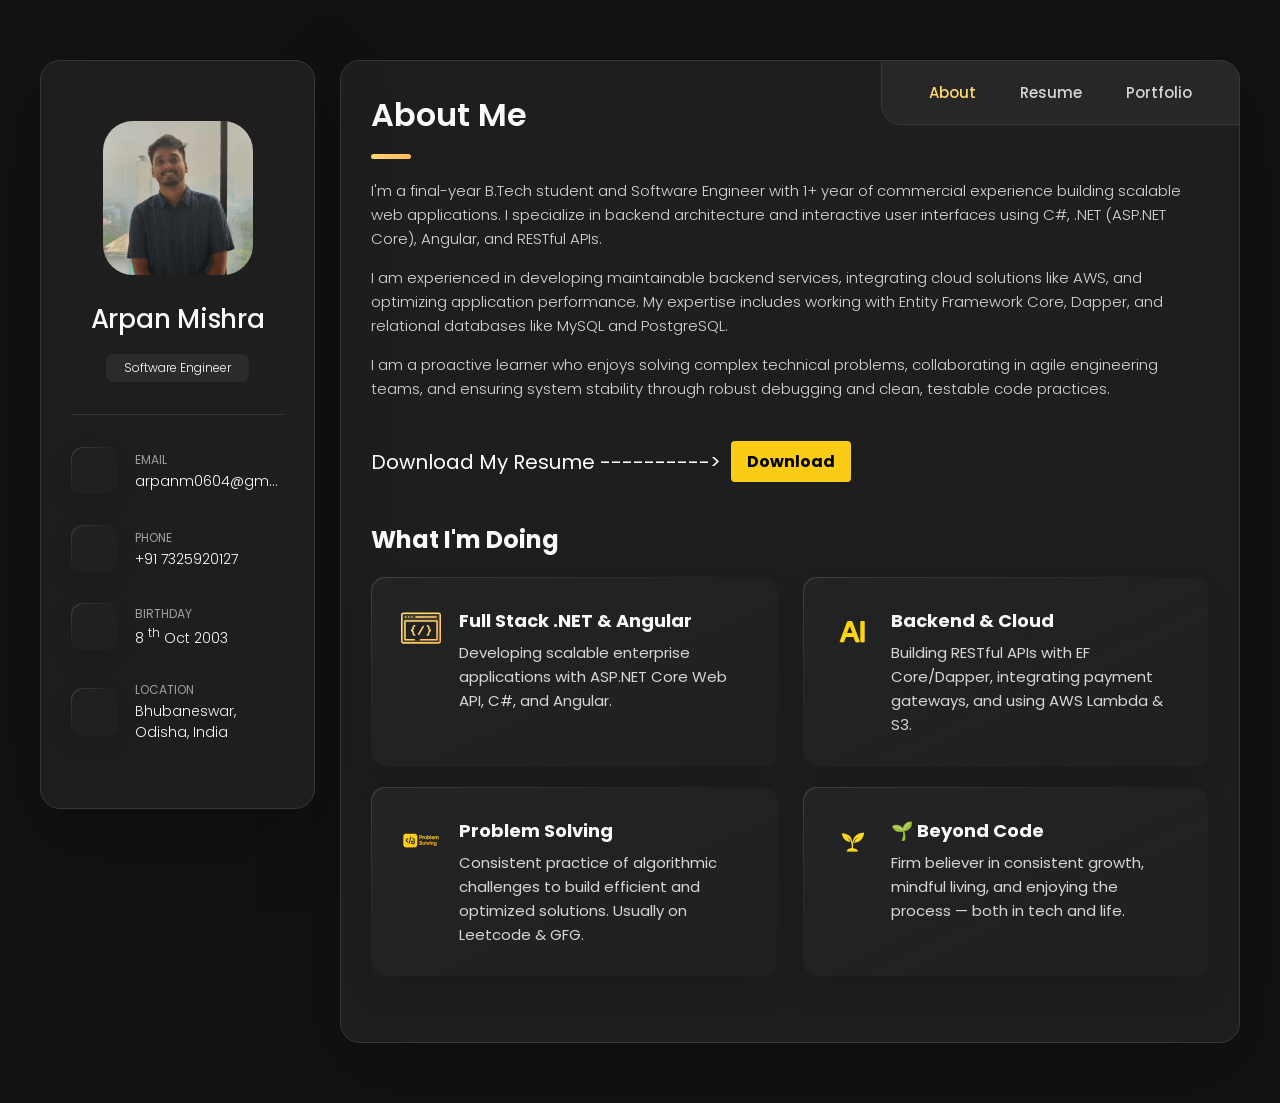
==== commit 56e63791: "updated the skills, resume, projects." ====
--- a/index.html
+++ b/index.html
@@ -54,7 +54,7 @@
           <div class="info-content">
             <h1 class="name" title="Arpan Mishra">Arpan Mishra</h1>
 
-            <p class="title">Full Stack Engineer</p>
+            <p class="title">Software Engineer</p>
           </div>
 
           <button class="info_more-btn" data-sidebar-btn>
@@ -187,26 +187,14 @@
 
           <section class="about-text">
             <p>
-              I'm a passionate Full Stack Developer and aspiring AI Engineer
-              from India, specializing in crafting modern, responsive, and
-              intelligent web solutions. With a strong foundation in the MERN
-              stack, Django, Tailwind CSS, and Bootstrap, I bridge the gap
-              between functionality and user experience to deliver seamless
-              digital products.
+              I'm a final-year B.Tech student and Software Engineer with 1+ year of commercial experience building scalable web applications. I specialize in backend architecture and interactive user interfaces using C#, .NET (ASP.NET Core), Angular, and RESTful APIs.
             </p>
 
             <p>
-              Whether it's building a robust web application from the ground up
-              or experimenting with AI-driven features, I thrive on turning
-              ideas into scalable, real-world solutions. My approach combines
-              clean design with efficient code — ensuring not only performance,
-              but personality in every project.
+              I am experienced in developing maintainable backend services, integrating cloud solutions like AWS, and optimizing application performance. My expertise includes working with Entity Framework Core, Dapper, and relational databases like MySQL and PostgreSQL.
             </p>
             <p>
-              From intuitive user interfaces to smart backends, I bring
-              creativity, precision, and purpose to every line of code. My
-              mission is simple: to engineer tech that’s not just powerful, but
-              meaningful.
+              I am a proactive learner who enjoys solving complex technical problems, collaborating in agile engineering teams, and ensuring system stability through robust debugging and clean, testable code practices.
             </p>
 
           <!-- download section -->
@@ -217,7 +205,7 @@
                 Download My Resume ---------->
               </p>
               <a 
-                href="./assets/pdfssss/arpan_mishraa.pdf" 
+                href="./assets/pdfssss/arpan_mishra.pdf" 
                 download 
                 style="background-color: #FACC15; color: black; padding: 8px 16px; text-decoration: none; border: none; border-radius: 4px; font-weight: bold;"
               >
@@ -244,10 +232,10 @@
                 </div>
 
                 <div class="service-content-box">
-                  <h4 class="h4 service-item-title">Web Development</h4>
+                  <h4 class="h4 service-item-title">Full Stack .NET & Angular</h4>
 
                   <p class="service-item-text">
-                    High-quality development of sites at the professional level.
+                    Developing scalable enterprise applications with ASP.NET Core Web API, C#, and Angular.
                   </p>
                 </div>
               </li>
@@ -262,10 +250,10 @@
                 </div>
 
                 <div class="service-content-box">
-                  <h4 class="h4 service-item-title">Learning AI</h4>
+                  <h4 class="h4 service-item-title">Backend & Cloud</h4>
 
                   <p class="service-item-text">
-                    Proficient In ML, DL & Still Learning GenAI, LLM, Langchain
+                    Building RESTful APIs with EF Core/Dapper, integrating payment gateways, and using AWS Lambda & S3.
                   </p>
                 </div>
               </li>
@@ -371,7 +359,8 @@
               <h4 class="h4 timeline-item-title">Silicon University, Bhubaneswar</h4>
               <span>2022 — Present</span>
               <p class="timeline-text">
-                B.Tech in Electronics and Communication Engineering, CGPA: 7.97
+                B.Tech in Electronics and Communication Engineering, CGPA: 7.97<br/>
+                Achievements: Completed PwC - Technology & Transformation Launchpad Program 2025.
               </p>
             </li>
       
@@ -403,21 +392,18 @@
       
           <ol class="timeline-list">
             <li class="timeline-item">
-              <h4 class="h4 timeline-item-title">Java Developer Intern - Silan Softwares</h4>
-              <span>August – October 2023</span>
+              <h4 class="h4 timeline-item-title">.NET Developer Trainee - Advanze Solutions Pvt. Ltd</h4>
+              <span>March 2026 – Present</span>
               <p class="timeline-text">
-                Worked on internal projects involving data handling and backend logic.  
-                Gained hands-on experience working 6–7 hours daily in a collaborative office environment.
+                Working with C#, ASP.NET Core, and Angular to understand enterprise application architecture and development workflows. Practicing development of RESTful APIs and modern frontend integrations.
               </p>
             </li>
-            
             
             <li class="timeline-item">
-              <h4 class="h4 timeline-item-title">ML & DL Intern - Syllogistek Systems Pvt. Ltd.</h4>
-              <span>June — August 2024</span>
+              <h4 class="h4 timeline-item-title">Software Engineer Intern - Business Intelligence Professionals Pvt. Ltd</h4>
+              <span>July 2025 – March 2026</span>
               <p class="timeline-text">
-                Worked on real-world data analysis projects involving machine learning and deep learning.
-                Hands-on experience in data preprocessing and model evaluation.
+                Developed full-stack standard applications using ASP.NET Core Web API, C#, Angular, and MySQL. Built reusable Angular components, integrated multiple payment gateways, and developed a serverless AWS Lambda solution.
               </p>
             </li>
           </ol>
@@ -429,7 +415,7 @@
           <ul class="skills-list content-card">
             <li class="skills-item">
               <div class="title-wrapper">
-                <h5 class="h5">Full Stack Development(MERN)</h5>
+                <h5 class="h5">Backend (C#, ASP.NET Core)</h5>
                 <data value="85">85%</data>
               </div>
               <div class="skill-progress-bg">
@@ -437,6 +423,36 @@
               </div>
             </li>
       
+            <li class="skills-item">
+              <div class="title-wrapper">
+                <h5 class="h5">Frontend (Angular, TypeScript)</h5>
+                <data value="80">80%</data>
+              </div>
+              <div class="skill-progress-bg">
+                <div class="skill-progress-fill" style="width: 80%"></div>
+              </div>
+            </li>
+      
+            <li class="skills-item">
+              <div class="title-wrapper">
+                <h5 class="h5">Databases (MySQL, PostgreSQL, SQL)</h5>
+                <data value="80">80%</data>
+              </div>
+              <div class="skill-progress-bg">
+                <div class="skill-progress-fill" style="width: 80%"></div>
+              </div>
+            </li>
+      
+            <li class="skills-item">
+              <div class="title-wrapper">
+                <h5 class="h5">Cloud & DevOps (AWS, Docker)</h5>
+                <data value="70">70%</data>
+              </div>
+              <div class="skill-progress-bg">
+                <div class="skill-progress-fill" style="width: 70%"></div>
+              </div>
+            </li>
+
             <li class="skills-item">
               <div class="title-wrapper">
                 <h5 class="h5">Problem Solving (DSA)</h5>
@@ -446,35 +462,6 @@
                 <div class="skill-progress-fill" style="width: 80%"></div>
               </div>
             </li>
-      
-            <li class="skills-item">
-              <div class="title-wrapper">
-                <h5 class="h5">Django & REST API</h5>
-                <data value="75">75%</data>
-              </div>
-              <div class="skill-progress-bg">
-                <div class="skill-progress-fill" style="width: 75%"></div>
-              </div>
-            </li>
-      
-            <li class="skills-item">
-              <div class="title-wrapper">
-                <h5 class="h5">Frontend (HTML, CSS, Bootstrap)</h5>
-                <data value="80">80%</data>
-              </div>
-              <div class="skill-progress-bg">
-                <div class="skill-progress-fill" style="width: 80%"></div>
-              </div>
-            </li>
-            <li class="skills-item">
-              <div class="title-wrapper">
-                <h5 class="h5">SQL</h5>
-                <data value="80">80%</data>
-              </div>
-              <div class="skill-progress-bg">
-                <div class="skill-progress-fill" style="width: 80%"></div>
-              </div>
-            </li>
           </ul>
         </section>
       </article>
@@ -495,15 +482,11 @@
               </li>
 
               <li class="filter-item">
-                <button data-filter-btn>MERN Projects</button>
+                <button data-filter-btn>.NET Projects</button>
               </li>
 
               <li class="filter-item">
-                <button data-filter-btn>Django Projects</button>
-              </li>
-
-              <li class="filter-item">
-                <button data-filter-btn>Certifications</button>
+                <button data-filter-btn>Angular Projects</button>
               </li>
             </ul>
 
@@ -524,74 +507,46 @@
                 </li>
 
                 <li class="select-item">
-                  <button data-select-item>MERN Projects</button>
+                  <button data-select-item>.NET Projects</button>
                 </li>
 
                 <li class="select-item">
-                  <button data-select-item>Django Projects</button>
-                </li>
-
-                <li class="select-item">
-                  <button data-select-item>Certifications</button>
+                  <button data-select-item>Angular Projects</button>
                 </li>
               </ul>
             </div>
 
             <ul class="project-list">
-              <!-- MERN - 1 -->
+              <!-- CampaignPlanner -->
               <li
                 class="project-item active"
                 data-filter-item
-                data-category="MERN Projects"
+                data-category=".NET Projects"
               >
-                <a href="https://github.com/arpan-mishraaa/craftmylogo">
+                <a href="#" id="campaign-planner-link">
                   <figure class="project-img">
                     <div class="project-item-icon-box">
                       <ion-icon name="eye-outline"></ion-icon>
                     </div>
 
                     <img
-                      src="./assets/images/dj-project-1.png"
-                      alt="Craft-My-Logo"
+                      src="./assets/images/campaignplanner.png"
+                      alt="CampaignPlanner"
                       loading="lazy"
                     />
                   </figure>
 
-                  <h3 class="project-title">Craft-My-Logo</h3>
-
-                  <p class="project-category">MERN Projects</p>
+                  <h3 class="project-title">CampaignPlanner</h3>
+
+                  <p class="project-category">.NET Projects</p>
                 </a>
               </li>
 
-              <!-- django-1 -->
+              <!-- CVizard -->
               <li
                 class="project-item active"
                 data-filter-item
-                data-category="Django Projects"
-              >
-                <a href="https://medx-t2xn.onrender.com">
-                  <figure class="project-img">
-                    <div class="project-item-icon-box">
-                      <ion-icon name="eye-outline"></ion-icon>
-                    </div>
-
-                    <img
-                      src="./assets/images/dj-project-2.png"
-                      alt="MedX"
-                      loading="lazy"
-                    />
-                  </figure>
-
-                  <h3 class="project-title">MedX:Smart Healthcare</h3>
-
-                  <p class="project-category">Django Projects</p>
-                </a>
-              </li>
-              <!-- django-2 -->
-              <li
-                class="project-item active"
-                data-filter-item
-                data-category="Django Projects"
+                data-category=".NET Projects"
               >
                 <a href="https://github.com/arpan-mishraaa/CVizard">
                   <figure class="project-img">
@@ -608,55 +563,7 @@
 
                   <h3 class="project-title">CVizard:AI Resume Analyzer</h3>
 
-                  <p class="project-category">Django Projects</p>
-                </a>
-              </li>
-              <!-- cert-1 -->
-              <li
-                class="project-item active"
-                data-filter-item
-                data-category="Certifications"
-              >
-                <a href="https://drive.google.com/file/d/1IfwAKL4nLwE4aq_0e53IdBtOIMJvLVnY/view?usp=sharing">
-                  <figure class="project-img">
-                    <div class="project-item-icon-box">
-                      <ion-icon name="eye-outline"></ion-icon>
-                    </div>
-
-                    <img
-                      src="./assets/images/mlint.png"
-                      alt="PDF"
-                      loading="lazy"
-                    />
-                  </figure>
-
-                  <h3 class="project-title">AIML-Internship</h3>
-
-                  <p class="project-category">Certifications</p>
-                </a>
-              </li>
-              <!-- cert-2 -->
-              <li
-                class="project-item active"
-                data-filter-item
-                data-category="Certifications"
-              >
-                <a href="https://drive.google.com/file/d/1-Z3P-J-brlV7d_WQ3oNJ7leZQphdRN7K/view?usp=sharing">
-                  <figure class="project-img">
-                    <div class="project-item-icon-box">
-                      <ion-icon name="eye-outline"></ion-icon>
-                    </div>
-
-                    <img
-                      src="./assets/images/javaint.png"
-                      alt="PDF"
-                      loading="lazy"
-                    />
-                  </figure>
-
-                  <h3 class="project-title">Java-Internship</h3>
-
-                  <p class="project-category">Certifications</p>
+                  <p class="project-category">.NET Projects</p>
                 </a>
               </li>
             </ul>
